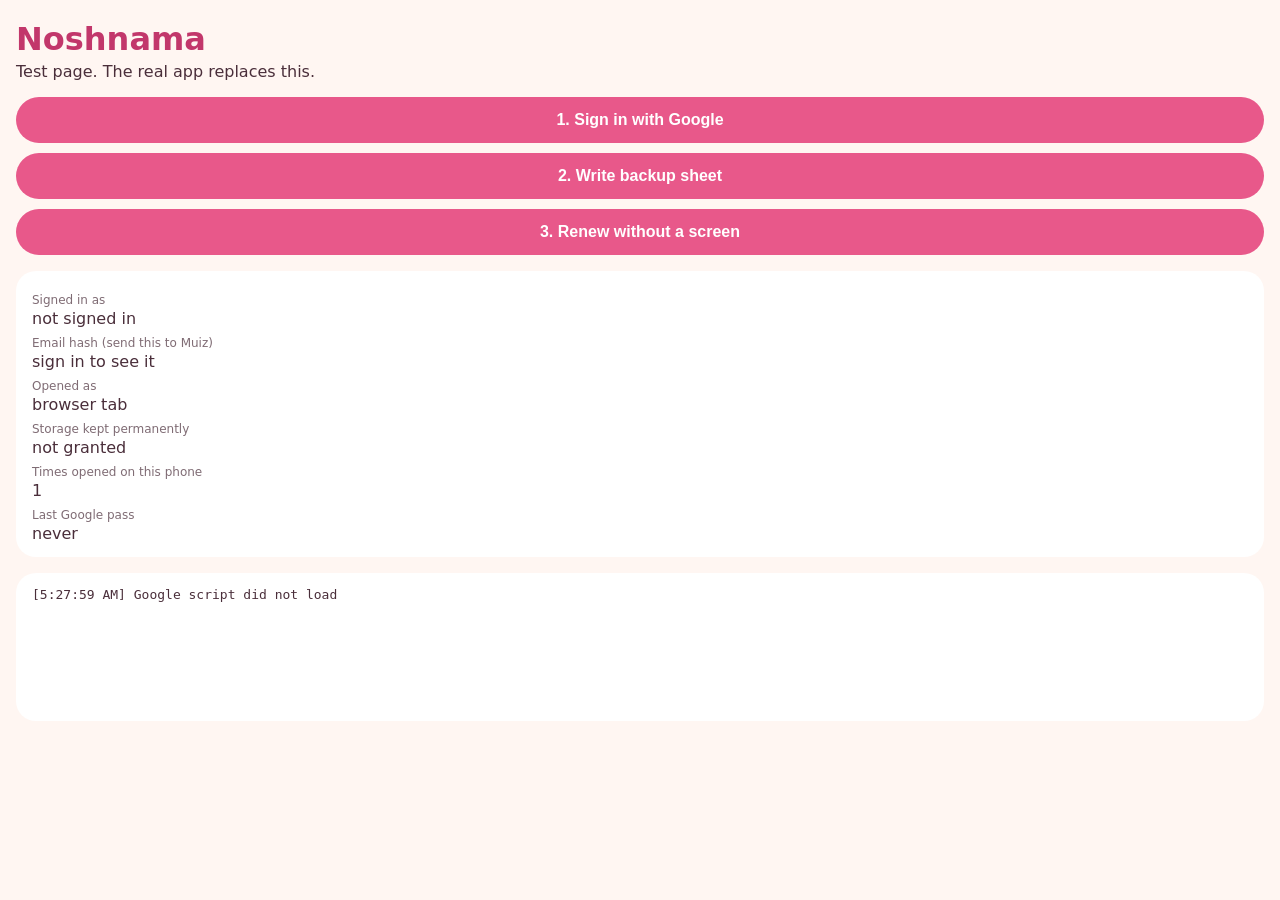
==== index.html @ de512f25 "Bust cache for test page script Co-Authored-By: Claude Opus 5.5 <noreply@anthropic.com>" ====
<!doctype html>
<html lang="en">
<head>
<meta charset="utf-8">
<meta name="viewport" content="width=device-width, initial-scale=1">
<meta name="robots" content="noindex, nofollow">
<meta name="theme-color" content="#E8588A">
<title>Noshnama</title>
<link rel="manifest" href="manifest.webmanifest">
<link rel="icon" href="icons/icon-192.png">
<style>
  body { margin: 0; padding: 20px 16px 40px; background: #FFF6F2; color: #4A2E3A; font-family: system-ui, sans-serif; }
  h1 { margin: 0 0 4px; color: #C2376B; }
  p { margin: 4px 0 16px; }
  button { display: block; width: 100%; margin: 10px 0; padding: 14px; border: 0; border-radius: 999px; background: #E8588A; color: #fff; font-size: 16px; font-weight: 600; }
  button:active { transform: scale(0.97); }
  dl { background: #fff; border-radius: 20px; padding: 14px 16px; margin: 16px 0; }
  dt { font-size: 12px; opacity: 0.7; margin-top: 8px; }
  dd { margin: 2px 0 0; word-break: break-all; }
  pre { background: #fff; border-radius: 20px; padding: 14px 16px; white-space: pre-wrap; word-break: break-word; font-size: 13px; min-height: 120px; }
  a { color: #C2376B; }
</style>
</head>
<body>
<h1>Noshnama</h1>
<p>Test page. The real app replaces this.</p>

<button id="signin">1. Sign in with Google</button>
<button id="backup">2. Write backup sheet</button>
<button id="renew">3. Renew without a screen</button>
<p><a id="sheet" target="_blank" rel="noopener"></a></p>

<dl>
  <dt>Signed in as</dt><dd id="who"></dd>
  <dt>Email hash (send this to Muiz)</dt><dd id="hash">sign in to see it</dd>
  <dt>Opened as</dt><dd id="mode"></dd>
  <dt>Storage kept permanently</dt><dd id="persist"></dd>
  <dt>Times opened on this phone</dt><dd id="opens"></dd>
  <dt>Last Google pass</dt><dd id="tokenAge"></dd>
</dl>

<pre id="log"></pre>

<script src="https://accounts.google.com/gsi/client"></script>
<script src="spike.js?v=2"></script>
</body>
</html>
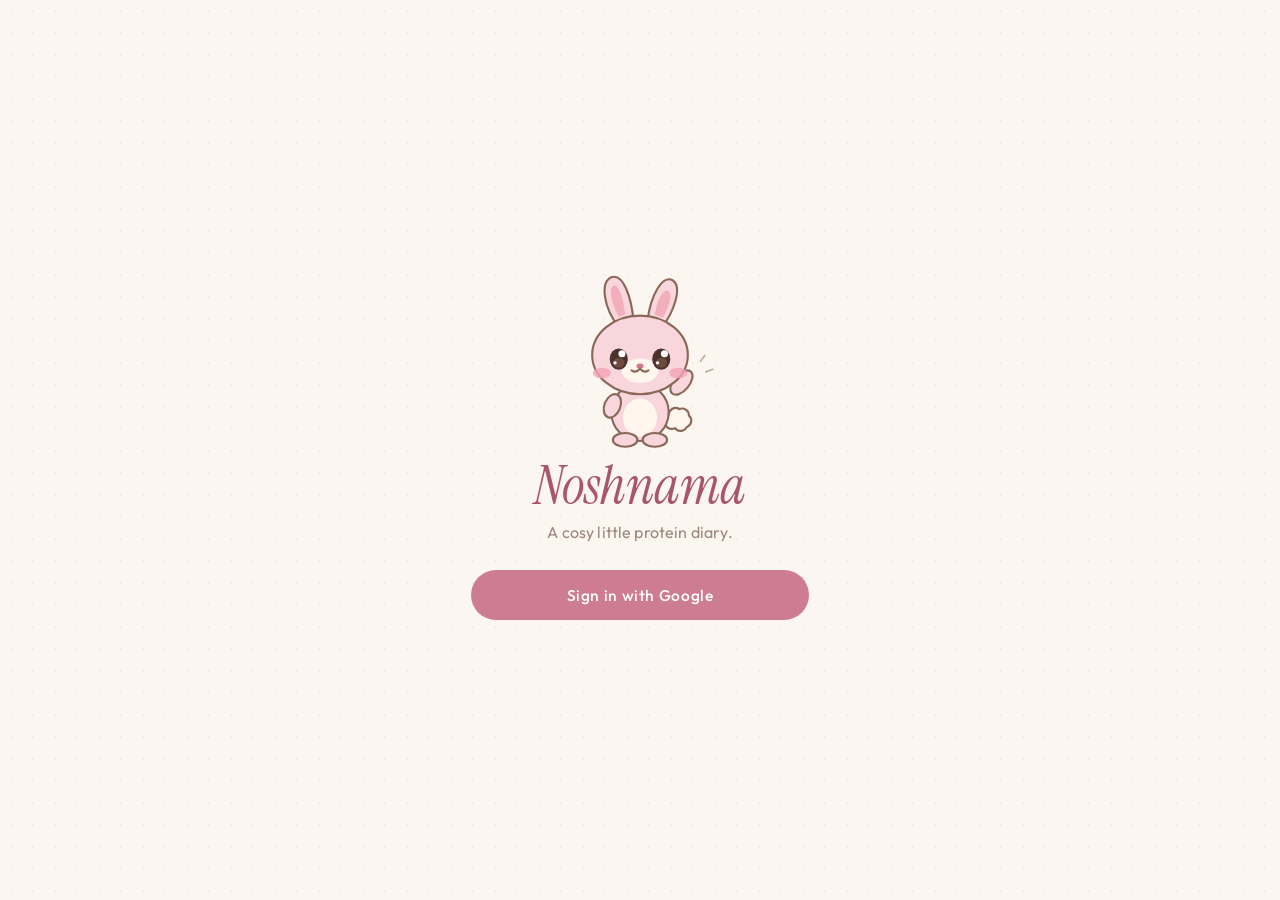
==== commit d0f927e4: "Noshnama v1.1: the app replaces the test page Co-Authored-By: Claude Opus 5.5 <noreply@anthropic.com" ====
--- a/index.html
+++ b/index.html
@@ -2,46 +2,55 @@
 <html lang="en">
 <head>
 <meta charset="utf-8">
-<meta name="viewport" content="width=device-width, initial-scale=1">
+<meta name="viewport" content="width=device-width, initial-scale=1, viewport-fit=cover">
 <meta name="robots" content="noindex, nofollow">
-<meta name="theme-color" content="#E8588A">
+<meta name="theme-color" content="#FBF6F0">
 <title>Noshnama</title>
 <link rel="manifest" href="manifest.webmanifest">
 <link rel="icon" href="icons/icon-192.png">
-<style>
-  body { margin: 0; padding: 20px 16px 40px; background: #FFF6F2; color: #4A2E3A; font-family: system-ui, sans-serif; }
-  h1 { margin: 0 0 4px; color: #C2376B; }
-  p { margin: 4px 0 16px; }
-  button { display: block; width: 100%; margin: 10px 0; padding: 14px; border: 0; border-radius: 999px; background: #E8588A; color: #fff; font-size: 16px; font-weight: 600; }
-  button:active { transform: scale(0.97); }
-  dl { background: #fff; border-radius: 20px; padding: 14px 16px; margin: 16px 0; }
-  dt { font-size: 12px; opacity: 0.7; margin-top: 8px; }
-  dd { margin: 2px 0 0; word-break: break-all; }
-  pre { background: #fff; border-radius: 20px; padding: 14px 16px; white-space: pre-wrap; word-break: break-word; font-size: 13px; min-height: 120px; }
-  a { color: #C2376B; }
-</style>
+<link rel="apple-touch-icon" href="icons/icon-192.png">
+<link rel="preload" href="fonts/outfit-latin-300-normal.woff2" as="font" type="font/woff2" crossorigin>
+<link rel="preload" href="fonts/instrument-serif-latin-400-normal.woff2" as="font" type="font/woff2" crossorigin>
+<link rel="stylesheet" href="app.css?v=1.1.1">
 </head>
 <body>
-<h1>Noshnama</h1>
-<p>Test page. The real app replaces this.</p>
 
-<button id="signin">1. Sign in with Google</button>
-<button id="backup">2. Write backup sheet</button>
-<button id="renew">3. Renew without a screen</button>
-<p><a id="sheet" target="_blank" rel="noopener"></a></p>
+<div id="curtain" class="curtain" hidden></div>
+<div id="welcome" class="curtain" hidden></div>
 
-<dl>
-  <dt>Signed in as</dt><dd id="who"></dd>
-  <dt>Email hash (send this to Muiz)</dt><dd id="hash">sign in to see it</dd>
-  <dt>Opened as</dt><dd id="mode"></dd>
-  <dt>Storage kept permanently</dt><dd id="persist"></dd>
-  <dt>Times opened on this phone</dt><dd id="opens"></dd>
-  <dt>Last Google pass</dt><dd id="tokenAge"></dd>
-</dl>
+<div id="app" class="app" hidden>
+  <header class="top">
+    <div class="brand">Noshnama</div>
+    <button id="pill" class="pill" data-act="pill" type="button"></button>
+    <button class="iconbtn" data-act="settings" type="button" aria-label="Settings" id="gear"></button>
+  </header>
+  <main>
+    <div id="viewToday"></div>
+    <div id="viewFoods" hidden></div>
+  </main>
+  <nav class="tabs" aria-label="Sections">
+    <button type="button" class="tab" data-act="tab" data-tab="today"><span class="tab-ico" data-ico="today"></span><span>Today</span></button>
+    <button type="button" class="fab" data-act="fab" aria-label="Add"><span data-ico="plus"></span></button>
+    <button type="button" class="tab" data-act="tab" data-tab="foods"><span class="tab-ico" data-ico="foods"></span><span>Foods</span></button>
+  </nav>
+</div>
 
-<pre id="log"></pre>
+<div id="sheetWrap" class="sheet-wrap" hidden>
+  <div class="backdrop" data-act="sheet-close"></div>
+  <div class="sheet" role="dialog" aria-modal="true">
+    <button class="sheet-x iconbtn" data-act="sheet-close" type="button" aria-label="Close"><span data-ico="close"></span></button>
+    <div id="sheetBody"></div>
+  </div>
+</div>
+<div id="modal" class="modal" hidden></div>
+<div id="toasts" aria-live="polite"></div>
+<input type="file" id="importFile" accept=".json,application/json" hidden>
 
-<script src="https://accounts.google.com/gsi/client"></script>
-<script src="spike.js?v=2"></script>
+<noscript><p style="padding:24px;font-family:system-ui">Please turn on JavaScript to use Noshnama.</p></noscript>
+
+<script src="https://accounts.google.com/gsi/client" async defer></script>
+<script src="logic.js?v=1.1.1"></script>
+<script src="icons.js?v=1.1.1"></script>
+<script src="app.js?v=1.1.1"></script>
 </body>
 </html>
--- a/app.css
+++ b/app.css
@@ -0,0 +1,306 @@
+/* Noshnama styles. Colours and fonts are variables; all motion sits inside prefers-reduced-motion checks.
+   Fonts are self-hosted in fonts/ (SIL Open Font License; licence texts sit beside them). */
+@font-face { font-family: 'Instrument Serif'; font-style: normal; font-weight: 400; font-display: swap; src: url('fonts/instrument-serif-latin-400-normal.woff2') format('woff2'); }
+@font-face { font-family: 'Instrument Serif'; font-style: italic; font-weight: 400; font-display: swap; src: url('fonts/instrument-serif-latin-400-italic.woff2') format('woff2'); }
+@font-face { font-family: 'Outfit'; font-style: normal; font-weight: 300; font-display: swap; src: url('fonts/outfit-latin-300-normal.woff2') format('woff2'); }
+@font-face { font-family: 'Outfit'; font-style: normal; font-weight: 400; font-display: swap; src: url('fonts/outfit-latin-400-normal.woff2') format('woff2'); }
+@font-face { font-family: 'Outfit'; font-style: normal; font-weight: 500; font-display: swap; src: url('fonts/outfit-latin-500-normal.woff2') format('woff2'); }
+@font-face { font-family: 'Caveat'; font-style: normal; font-weight: 500; font-display: swap; src: url('fonts/caveat-latin-500-normal.woff2') format('woff2'); }
+
+:root {
+  --paper: #FBF6F0;
+  --card: #FFFDFA;
+  --line: #EEE3DA;
+  --tint: #F7EEE7;
+  --blush: #F8E4E6;
+  --rose: #CE7C90;
+  --rose-deep: #A9566B;
+  --ink: #5C4338;
+  --ink-soft: #9C877B;
+  --butter: #F8ECCB;
+  --gold: #D9AC55;
+  --gold-deep: #A67C2A;
+  --mint: #7FB79A;
+  --lavender: #B9A7DD;
+  --shadow: 0 8px 28px rgba(92, 67, 56, 0.07);
+  --shadow-strong: 0 14px 36px rgba(92, 67, 56, 0.16);
+  --radius: 24px;
+  --serif: 'Instrument Serif', 'Iowan Old Style', Georgia, serif;
+  --sans: 'Outfit', system-ui, -apple-system, 'Segoe UI', sans-serif;
+  --hand: 'Caveat', 'Segoe Print', cursive;
+  --tabs-h: 66px;
+}
+
+* { box-sizing: border-box; }
+[hidden] { display: none !important; }
+html { -webkit-text-size-adjust: 100%; }
+body {
+  margin: 0; background-color: var(--paper); color: var(--ink);
+  /* a barely-there dotted paper texture */
+  background-image: radial-gradient(rgba(92, 67, 56, 0.055) 0.7px, transparent 0.8px);
+  background-size: 22px 22px;
+  font-family: var(--sans); font-weight: 300; font-size: 16px; line-height: 1.45; letter-spacing: 0.01em;
+  -webkit-tap-highlight-color: transparent; overflow-x: hidden; -webkit-font-smoothing: antialiased;
+}
+button, input, textarea { font: inherit; color: inherit; letter-spacing: inherit; }
+button { border: 0; background: none; padding: 0; cursor: pointer; touch-action: manipulation; }
+button:disabled { opacity: 0.3; cursor: default; }
+h1, h2, h3, p { margin: 0; font-weight: 400; }
+.ico { width: 22px; height: 22px; display: block; flex: 0 0 auto; }
+
+/* ---------- app shell ---------- */
+.app { max-width: 600px; margin: 0 auto; padding: 0 20px calc(var(--tabs-h) + 56px + env(safe-area-inset-bottom)); min-height: 100vh; }
+.top { display: flex; align-items: center; gap: 6px; padding: 14px 0 2px; }
+.brand { font-family: var(--serif); font-style: italic; font-size: 32px; line-height: 1; color: var(--rose-deep); letter-spacing: 0; margin-right: auto; }
+.brand-big { font-size: 54px; margin: 6px 0 2px; }
+.iconbtn { width: 44px; height: 44px; flex: 0 0 44px; border-radius: 50%; display: grid; place-items: center; color: var(--ink-soft); }
+
+/* backup status: a dot and a few quiet words */
+.pill { display: inline-flex; align-items: center; gap: 7px; min-height: 44px; min-width: 44px; padding: 0 6px; font-size: 12.5px; font-weight: 400; color: var(--ink-soft); white-space: nowrap; }
+.pill-dot { width: 7px; height: 7px; border-radius: 50%; background: var(--mint); flex: 0 0 7px; }
+.pill-more { opacity: 0.75; }
+.pill-pending .pill-dot { background: var(--gold); }
+.pill-busy .pill-dot { background: var(--lavender); }
+.pill-error { color: var(--rose-deep); }
+.pill-error .pill-dot { background: var(--rose); }
+@media (max-width: 459px) { .pill-more { display: none; } }
+@media (max-width: 359px) { .brand { font-size: 28px; } }
+
+.greet { font-family: var(--serif); font-size: 34px; line-height: 1.1; margin: 14px 0 6px; overflow-wrap: anywhere; }
+
+/* ---------- day navigation ---------- */
+.daynav { display: flex; align-items: center; justify-content: space-between; gap: 6px; margin: 0 -12px 12px; position: relative; }
+.navbtn { width: 44px; height: 44px; flex: 0 0 44px; border-radius: 50%; display: grid; place-items: center; color: var(--ink-soft); }
+.daylabel { min-height: 44px; min-width: 44px; padding: 0 14px; display: flex; align-items: center; justify-content: center; gap: 9px; line-height: 1; }
+.daylabel b { font-weight: 400; font-size: 15px; letter-spacing: 0.14em; text-transform: uppercase; }
+.daylabel small { font-size: 13px; color: var(--ink-soft); }
+.ghost-input { position: absolute; left: 50%; bottom: 0; width: 1px; height: 1px; opacity: 0; border: 0; padding: 0; pointer-events: none; }
+
+/* ---------- cards, hero, ring ---------- */
+.card { background: var(--card); border-radius: var(--radius); border: 1px solid var(--line); }
+.hero { padding: 24px 18px 20px; margin-bottom: 26px; box-shadow: var(--shadow); border-color: transparent; }
+.hero-l1 { background: linear-gradient(180deg, #FDF6E3 0%, var(--card) 70%); }
+.hero-l2 { background: linear-gradient(180deg, var(--butter) 0%, #FDF1EE 85%); }
+.hero-row { display: flex; align-items: center; justify-content: center; gap: 5%; }
+.ring { position: relative; flex: 0 1 164px; width: 164px; max-width: 52%; aspect-ratio: 1; }
+.ring svg { width: 100%; height: 100%; display: block; overflow: visible; }
+.ring circle { fill: none; stroke-linecap: round; }
+.ring-track { stroke: var(--line); stroke-width: 3; }
+.ring-arc { stroke: var(--rose); stroke-width: 4.5; }
+.ring-arc2 { stroke: var(--rose); stroke-width: 1.6; opacity: 0; }
+.ring-l1 .ring-track, .ring-l2 .ring-track { stroke: var(--butter); }
+.ring-l1 .ring-arc, .ring-l2 .ring-arc { stroke: var(--gold); }
+.ring-l1 .ring-arc2, .ring-l2 .ring-arc2 { opacity: 1; }
+.ring-mid { position: absolute; inset: 0; display: flex; flex-direction: column; align-items: center; justify-content: center; text-align: center; }
+.ring-big { font-family: var(--serif); line-height: 0.95; color: var(--ink); }
+.ring-num { font-size: clamp(48px, 16vw, 64px); }
+.ring-g { font-size: 22px; font-style: italic; margin-left: 3px; color: var(--ink-soft); }
+.ring-sub { font-size: 11px; letter-spacing: 0.16em; text-transform: uppercase; color: var(--ink-soft); margin-top: 6px; }
+.ring-l1 .ring-big, .ring-l2 .ring-big { color: var(--gold-deep); }
+.hero-side { flex: 0 1 148px; min-width: 0; display: flex; justify-content: center; }
+.elyana { width: 100%; max-width: 148px; min-width: 88px; border-radius: 28px; display: block; }
+.ely-svg { width: 100%; height: auto; display: block; overflow: visible; }
+.hero-status { text-align: center; margin-top: 14px; display: flex; flex-direction: column; gap: 0; }
+.hero-status b { font-family: var(--serif); font-weight: 400; font-style: italic; font-size: 28px; line-height: 1.15; color: var(--rose-deep); }
+.hero-l1 .hero-status b, .hero-l2 .hero-status b { color: var(--gold-deep); }
+/* Elyana's line: the one place the handwriting is used */
+.hero-status span { font-family: var(--hand); font-weight: 500; font-size: 20px; line-height: 1.2; color: var(--ink-soft); min-height: 24px; letter-spacing: 0; }
+.hero-status span.said { color: var(--rose-deep); }
+
+/* ---------- blocks ---------- */
+.block { margin-bottom: 26px; }
+.block-title { font-family: var(--sans); font-weight: 400; font-size: 11.5px; letter-spacing: 0.18em; text-transform: uppercase; color: var(--ink-soft); margin: 0 2px 12px; }
+.bubble { flex: 0 0 44px; width: 44px; height: 44px; border-radius: 50%; background: var(--tint); color: var(--ink); display: grid; place-items: center; }
+.bubble.big { flex-basis: 56px; width: 56px; height: 56px; }
+.bubble.big .ico { width: 27px; height: 27px; }
+
+/* usuals: a quiet grid of icons; tap logs, hold and drag rearranges */
+.usuals { display: grid; grid-template-columns: repeat(auto-fill, minmax(70px, 1fr)); gap: 14px 6px; }
+.usual { display: flex; flex-direction: column; align-items: center; gap: 5px; min-height: 86px; min-width: 0; padding: 2px 2px; border-radius: 18px; user-select: none; -webkit-user-select: none; -webkit-touch-callout: none; }
+.usual .bubble { flex: 0 0 52px; width: 52px; height: 52px; background: var(--card); border: 1px solid var(--line); }
+.usual .bubble .ico { width: 24px; height: 24px; }
+.usual-name { max-width: 100%; font-size: 13px; font-weight: 400; line-height: 1.15; text-align: center; overflow: hidden; text-overflow: ellipsis; white-space: nowrap; }
+.usual-g { font-size: 12px; color: var(--ink-soft); line-height: 1; }
+.usuals.sorting .usual { opacity: 0.55; }
+.usuals.sorting .usual.lifted { opacity: 1; }
+.usual.lifted .bubble { border-color: var(--rose); background: var(--blush); box-shadow: var(--shadow-strong); }
+.usual.lifted { cursor: grabbing; }
+.center-hint { text-align: center; margin: 14px 0 0; }
+
+.chips { display: flex; flex-wrap: wrap; gap: 8px; }
+.chip { display: inline-flex; align-items: center; gap: 8px; min-height: 44px; max-width: 100%; padding: 6px 16px; border-radius: 999px; border: 1px solid var(--line); background: var(--card); font-size: 14.5px; font-weight: 400; }
+.chip-g { font-size: 12.5px; color: var(--ink-soft); white-space: nowrap; }
+.chip.chip-on { border-color: var(--rose); background: var(--blush); color: var(--rose-deep); }
+.chip.chip-on .chip-g { color: var(--rose-deep); }
+
+.meal { margin-bottom: 20px; }
+.meal-head { display: flex; align-items: baseline; justify-content: space-between; padding: 0 2px; }
+.meal-total { font-size: 12.5px; color: var(--ink-soft); letter-spacing: 0.04em; }
+.list { overflow: hidden; }
+.entry, .pickrow { display: flex; align-items: center; gap: 14px; width: 100%; min-height: 66px; padding: 10px 16px; text-align: left; }
+.entry + .entry, .pickrow + .pickrow { border-top: 1px solid var(--line); }
+.entry-text { flex: 1 1 auto; min-width: 0; display: flex; flex-direction: column; gap: 1px; }
+.entry-name { font-weight: 400; font-size: 16px; overflow: hidden; text-overflow: ellipsis; white-space: nowrap; }
+.entry-sub { font-size: 13px; color: var(--ink-soft); overflow: hidden; text-overflow: ellipsis; white-space: nowrap; }
+.entry-g { flex: 0 0 auto; font-family: var(--serif); font-size: 24px; line-height: 1; white-space: nowrap; }
+.entry-g small { font-size: 15px; font-style: italic; color: var(--ink-soft); }
+.empty { text-align: center; color: var(--ink-soft); padding: 26px 22px; border: 1px dashed var(--line); border-radius: var(--radius); }
+.view-head { margin-bottom: 14px; }
+.archived summary { min-height: 44px; display: flex; align-items: center; padding: 0 4px; font-size: 13px; letter-spacing: 0.08em; color: var(--ink-soft); cursor: pointer; }
+.archived .entry { opacity: 0.6; }
+
+/* ---------- buttons, inputs ---------- */
+.btn { display: inline-flex; align-items: center; justify-content: center; gap: 8px; min-height: 50px; padding: 10px 26px; border-radius: 999px; font-weight: 400; font-size: 15.5px; letter-spacing: 0.04em; text-align: center; }
+.btn.primary { background: var(--rose); color: #fff; font-weight: 500; }
+.btn.ghost { color: var(--ink-soft); }
+.btn.soft { border: 1px solid var(--line); background: var(--card); padding: 10px 12px; font-size: 14.5px; letter-spacing: 0.01em; }
+.btn.text { min-height: 44px; padding: 0 8px 0 2px; color: var(--rose-deep); font-size: 14.5px; letter-spacing: 0.01em; }
+.btn.text .ico { width: 18px; height: 18px; }
+.btn.wide { display: flex; width: 100%; margin-top: 12px; }
+.btn-grid { display: grid; grid-template-columns: 1fr 1fr; gap: 8px; }
+.field { display: block; margin-bottom: 18px; min-width: 0; }
+.field > span { display: block; font-size: 11.5px; letter-spacing: 0.14em; text-transform: uppercase; color: var(--ink-soft); margin: 0 2px 8px; }
+.field > span.split { display: flex; justify-content: space-between; align-items: baseline; flex-wrap: wrap; gap: 2px 12px; }
+.field > span .per { font-style: normal; text-transform: none; letter-spacing: 0.01em; font-size: 13px; }
+.input { display: block; width: 100%; min-width: 0; min-height: 50px; padding: 10px 14px; border-radius: 16px; border: 1px solid var(--line); background: var(--card); font-weight: 400; outline: none; }
+.input:focus { border-color: var(--rose); }
+.input::placeholder { color: #C2B2A8; font-weight: 300; }
+.input.area { resize: vertical; line-height: 1.45; font-weight: 300; }
+.row2 { display: grid; grid-template-columns: 1fr 1fr; gap: 10px; }
+.row2 .input { padding-left: 12px; padding-right: 8px; }
+.search { position: relative; display: block; }
+.search .ico { position: absolute; left: 15px; top: 14px; color: var(--ink-soft); pointer-events: none; }
+.search .input { padding-left: 46px; }
+.stepper { display: inline-flex; align-items: center; gap: 2px; border: 1px solid var(--line); background: var(--card); border-radius: 999px; padding: 2px; }
+.step { width: 44px; height: 44px; border-radius: 50%; display: grid; place-items: center; color: var(--rose-deep); }
+.step .ico { width: 20px; height: 20px; }
+.stepper output { min-width: 46px; text-align: center; font-family: var(--serif); font-size: 26px; line-height: 1; }
+.qty-row { display: flex; align-items: center; gap: 10px; flex-wrap: wrap; }
+.qty-or { font-size: 13px; color: var(--ink-soft); font-style: italic; font-family: var(--serif); font-size: 17px; }
+.amount { position: relative; flex: 1 1 126px; min-width: 126px; max-width: 190px; display: block; }
+.amount .input { padding-right: 62px; }
+.amount-unit { position: absolute; right: 14px; top: 0; height: 50px; display: flex; align-items: center; max-width: 54px; overflow: hidden; white-space: nowrap; font-size: 13.5px; color: var(--ink-soft); pointer-events: none; }
+.live { font-family: var(--serif); font-style: italic; font-size: 24px; color: var(--rose-deep); margin-top: 12px; }
+.tick { display: flex; align-items: center; gap: 12px; min-height: 44px; margin-bottom: 12px; }
+.tick input { width: 20px; height: 20px; accent-color: var(--rose); }
+.hint { display: block; font-size: 13px; color: var(--ink-soft); margin: 6px 2px 10px; }
+.tiny { font-size: 12.5px; color: var(--ink-soft); }
+.center { text-align: center; margin-top: 16px; }
+.quiet-link { display: block; margin: 2px auto 0; min-height: 44px; padding: 0 16px; font-size: 12.5px; color: var(--ink-soft); opacity: 0.7; }
+.seg { display: flex; border: 1px solid var(--line); background: var(--card); border-radius: 999px; padding: 3px; }
+.seg-btn { flex: 1 1 0; min-height: 44px; border-radius: 999px; font-size: 14.5px; color: var(--ink-soft); }
+.seg-on { background: var(--blush); color: var(--rose-deep); font-weight: 400; }
+.icon-btn { display: inline-flex; align-items: center; gap: 12px; min-height: 52px; padding-right: 10px; }
+.icon-btn .bubble { flex-basis: 52px; width: 52px; height: 52px; background: var(--card); border: 1px solid var(--line); }
+.icon-btn em { font-style: normal; font-size: 14.5px; color: var(--rose-deep); }
+.icon-grid { display: grid; grid-template-columns: repeat(auto-fill, minmax(46px, 1fr)); gap: 4px; margin-top: 10px; padding: 10px; border: 1px solid var(--line); background: var(--card); border-radius: 20px; }
+.icon-cell { height: 46px; border-radius: 50%; display: grid; place-items: center; color: var(--ink); }
+.icon-cell.icon-on { background: var(--blush); color: var(--rose-deep); }
+.serving-row { display: grid; grid-template-columns: minmax(58px, 0.8fr) minmax(0, 1.2fr) minmax(58px, 0.8fr) 44px; gap: 6px; align-items: center; margin-bottom: 6px; }
+.serving-row .input { padding-left: 12px; padding-right: 6px; }
+.serving-head { margin-bottom: 2px; }
+.serving-head i { font-style: normal; font-size: 12px; color: var(--ink-soft); padding-left: 4px; white-space: nowrap; }
+
+/* ---------- tab bar with the add button in the middle ---------- */
+.tabs {
+  position: fixed; z-index: 15; left: 50%; transform: translateX(-50%); bottom: 0; width: min(100%, 600px);
+  height: calc(var(--tabs-h) + env(safe-area-inset-bottom)); padding-bottom: env(safe-area-inset-bottom);
+  display: flex; align-items: center; background: var(--card); border-top: 1px solid var(--line);
+}
+.tab { flex: 1 1 0; height: 100%; display: flex; flex-direction: column; align-items: center; justify-content: center; gap: 3px; font-size: 11px; letter-spacing: 0.14em; text-transform: uppercase; color: var(--ink-soft); }
+.tab-ico .ico { width: 21px; height: 21px; }
+.tab-on { color: var(--rose-deep); }
+.fab { flex: 0 0 58px; width: 58px; height: 58px; margin-top: -26px; border-radius: 50%; background: var(--rose); color: #fff; display: grid; place-items: center; box-shadow: 0 8px 20px rgba(169, 86, 107, 0.32); border: 4px solid var(--paper); box-sizing: content-box; }
+.fab .ico { width: 26px; height: 26px; stroke-width: 1.7; }
+
+/* ---------- sheets, modal ---------- */
+.sheet-wrap, .modal { position: fixed; inset: 0; z-index: 40; }
+.modal { z-index: 60; display: grid; place-items: center; padding: 20px; }
+.backdrop { position: absolute; inset: 0; background: rgba(92, 67, 56, 0.32); opacity: 0; }
+.modal .backdrop, .sheet-wrap.open .backdrop { opacity: 1; }
+.sheet {
+  position: absolute; left: 50%; bottom: 0; width: min(100%, 600px); max-height: 92vh; overflow-y: auto; overscroll-behavior: contain;
+  background: var(--paper); border-radius: 30px 30px 0 0; padding: 30px 20px calc(24px + env(safe-area-inset-bottom));
+  transform: translate(-50%, 100%); box-shadow: 0 -12px 40px rgba(92, 67, 56, 0.16);
+}
+.sheet::before { content: ''; position: absolute; top: 10px; left: 50%; width: 38px; height: 4px; margin-left: -19px; border-radius: 4px; background: var(--line); }
+.sheet-wrap.open .sheet { transform: translate(-50%, 0); }
+.sheet-x { position: absolute; top: 14px; right: 10px; z-index: 2; }
+.sheet-title { font-family: var(--serif); font-size: 30px; line-height: 1.1; margin: 0 44px 18px 0; overflow-wrap: anywhere; }
+.sheet-sub { font-family: var(--serif); font-size: 24px; margin: 22px 0 2px; }
+.picked { display: flex; align-items: center; gap: 14px; margin-bottom: 20px; }
+.picked .sheet-title { margin-bottom: 0; }
+.picked .bubble { background: var(--card); border: 1px solid var(--line); }
+.back { display: inline-flex; align-items: center; gap: 2px; min-height: 44px; padding: 0 10px 0 0; margin: -12px 0 4px -6px; font-size: 14.5px; color: var(--ink-soft); }
+.back .ico { width: 20px; height: 20px; }
+.picklist { margin-top: 14px; background: var(--card); border: 1px solid var(--line); border-radius: var(--radius); overflow: hidden; }
+.pick-other .bubble { background: var(--blush); color: var(--rose-deep); }
+.modal-card { position: relative; width: min(100%, 380px); background: var(--card); border-radius: 28px; padding: 26px 22px 16px; box-shadow: var(--shadow-strong); }
+.modal-card h2 { font-family: var(--serif); font-size: 28px; line-height: 1.1; margin-bottom: 10px; }
+.modal-card p { color: var(--ink-soft); }
+.modal-btns { display: flex; justify-content: flex-end; flex-wrap: wrap; gap: 6px; margin-top: 18px; }
+
+/* ---------- toast, moment, particles ---------- */
+#toasts { position: fixed; z-index: 70; left: 0; right: 0; bottom: calc(var(--tabs-h) + 40px + env(safe-area-inset-bottom)); display: flex; justify-content: center; padding: 0 12px; pointer-events: none; }
+/* while a sheet is open its buttons sit at the bottom, so toasts move to the top */
+#toasts.toasts-top { bottom: auto; top: 12px; }
+/* taps pass through the toast to what is under it; its buttons still work */
+.toast { pointer-events: none; display: flex; align-items: center; gap: 4px; max-width: 440px; min-height: 54px; padding: 5px 6px 5px 14px; border-radius: 28px; background: var(--ink); color: #FFF8F1; font-size: 14.5px; font-weight: 400; box-shadow: var(--shadow-strong); }
+.toast-ico { margin-right: 6px; opacity: 0.85; }
+.toast-ico .ico { width: 20px; height: 20px; }
+.toast-msg { padding: 6px 10px 6px 0; line-height: 1.25; }
+.toast-step { pointer-events: auto; width: 44px; height: 44px; flex: 0 0 44px; border-radius: 50%; display: grid; place-items: center; background: rgba(255, 248, 241, 0.12); color: #FFF8F1; }
+.toast-step .ico { width: 18px; height: 18px; }
+.toast-undo { pointer-events: auto; min-height: 44px; min-width: 58px; padding: 0 12px; border-radius: 999px; color: #F3D9A0; font-size: 14px; letter-spacing: 0.04em; }
+.moment {
+  position: fixed; z-index: 80; left: 50%; top: 13%; transform: translateX(-50%); width: min(86vw, 330px);
+  display: flex; flex-direction: column; align-items: center; text-align: center; gap: 2px; padding: 20px 20px 22px;
+  background: var(--card); border-radius: 30px; box-shadow: var(--shadow-strong); border: 1px solid var(--butter);
+}
+.moment-art { width: 120px; }
+.moment-title { font-family: var(--serif); font-style: italic; font-size: 38px; line-height: 1.1; color: var(--gold-deep); }
+.moment-great { background: linear-gradient(180deg, var(--butter), var(--card) 62%); border-color: var(--gold); }
+.moment-great .moment-art { width: 144px; }
+.moment-great .moment-title { font-size: 48px; color: var(--rose-deep); }
+.moment-sub { color: var(--ink-soft); font-size: 15px; }
+canvas.confetti { position: fixed; inset: 0; width: 100%; height: 100%; z-index: 90; pointer-events: none; }
+.icon-pop { position: fixed; z-index: 85; width: 46px; height: 46px; margin: -23px 0 0 -23px; border-radius: 50%; background: var(--blush); color: var(--rose-deep); display: grid; place-items: center; pointer-events: none; opacity: 0; }
+
+/* ---------- sign-in curtain and welcome ---------- */
+.curtain { min-height: 100vh; display: grid; place-items: center; padding: 24px 22px; }
+.curtain-card { width: min(100%, 350px); text-align: center; padding: 10px 6px; }
+.curtain-art { width: 170px; margin: 0 auto 4px; }
+.curtain-title { font-family: var(--serif); font-size: 36px; line-height: 1.1; color: var(--ink); margin: 6px 0 12px; }
+.curtain-card p { color: var(--ink-soft); margin: 8px 0; overflow-wrap: anywhere; }
+.curtain-card .btn { margin-top: 26px; }
+#welcomeLines p { font-size: 17px; }
+.hash { display: block; margin: 14px 0 0; padding: 12px; border-radius: 14px; border: 1px solid var(--line); background: var(--card); font-size: 11px; line-height: 1.5; word-break: break-all; color: var(--ink-soft); user-select: all; }
+
+/* ---------- motion ---------- */
+@media (prefers-reduced-motion: no-preference) {
+  button { transition: transform 0.12s ease; }
+  button:active:not(:disabled) { transform: scale(0.96); }
+  .backdrop { transition: opacity 0.22s ease; }
+  .sheet { transition: transform 0.26s cubic-bezier(0.2, 0.9, 0.3, 1); }
+  .toast { animation: toast-in 0.25s ease both; }
+  .modal-card { animation: pop-in 0.22s cubic-bezier(0.2, 1.3, 0.4, 1) both; }
+  .moment { animation: moment-in 0.5s cubic-bezier(0.2, 1.4, 0.4, 1) both; }
+  .usual.lifted { transform: scale(1.1); }
+  body:not(.celeb-off) .icon-pop { animation: icon-pop 0.85s ease-out both; }
+  body:not(.celeb-off) .ring-pulse { animation: ring-pulse 0.9s ease-out; }
+  body:not(.celeb-off) .ely-boop .ely-svg { animation: boop 0.45s ease; }
+  body:not(.celeb-off) .ely-spin .ely-svg { animation: spin 0.9s cubic-bezier(0.3, 1.3, 0.5, 1); }
+  body.celeb-full .mood-sparkly .ely-svg { animation: bounce 1.5s ease-in-out infinite; }
+  body.celeb-full .ely-float { animation: floaty 2.4s ease-in-out infinite; }
+  body:not(.celeb-off) .ely-wave { transform-origin: 108px 116px; animation: wave 2.6s ease-in-out infinite; }
+}
+@keyframes toast-in { from { opacity: 0; transform: translateY(12px); } to { opacity: 1; transform: none; } }
+@keyframes pop-in { from { opacity: 0; transform: scale(0.92); } to { opacity: 1; transform: none; } }
+@keyframes moment-in { from { opacity: 0; transform: translateX(-50%) scale(0.7); } to { opacity: 1; transform: translateX(-50%) scale(1); } }
+@keyframes icon-pop { 0% { opacity: 0; transform: translateY(0) scale(0.6); } 20% { opacity: 1; transform: translateY(-18px) scale(1.25); } 100% { opacity: 0; transform: translateY(-90px) scale(1); } }
+@keyframes ring-pulse { 0% { transform: scale(1); } 35% { transform: scale(1.06); } 100% { transform: scale(1); } }
+@keyframes boop { 0% { transform: scale(1); } 40% { transform: scale(0.93, 1.05); } 100% { transform: scale(1); } }
+@keyframes spin { from { transform: rotate(0) scale(1); } 50% { transform: rotate(200deg) scale(1.12); } to { transform: rotate(360deg) scale(1); } }
+@keyframes bounce { 0%, 100% { transform: translateY(0); } 50% { transform: translateY(-6px); } }
+@keyframes floaty { 0%, 100% { transform: translateY(0); } 50% { transform: translateY(-3px); } }
+@keyframes wave { 0%, 60%, 100% { transform: rotate(0); } 70% { transform: rotate(-9deg); } 80% { transform: rotate(5deg); } 90% { transform: rotate(-6deg); } }
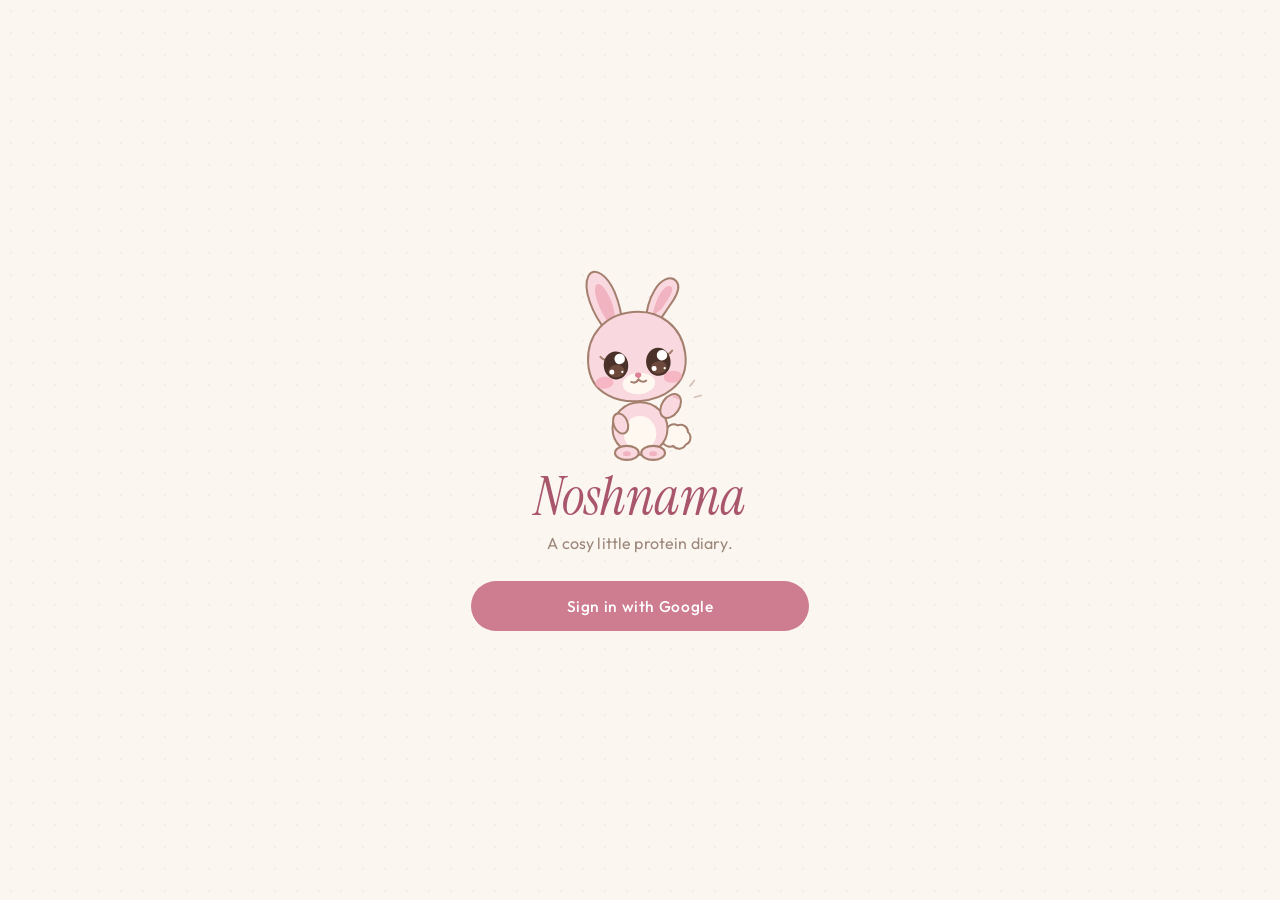
==== commit 7fc2c16a: "Noshnama v1.2: stats, merge import, g/oz, notes, keepsakes, cuter Elyana - Log weights in g or oz; K" ====
--- a/index.html
+++ b/index.html
@@ -11,7 +11,7 @@
 <link rel="apple-touch-icon" href="icons/icon-192.png">
 <link rel="preload" href="fonts/outfit-latin-300-normal.woff2" as="font" type="font/woff2" crossorigin>
 <link rel="preload" href="fonts/instrument-serif-latin-400-normal.woff2" as="font" type="font/woff2" crossorigin>
-<link rel="stylesheet" href="app.css?v=1.1.1">
+<link rel="stylesheet" href="app.css?v=1.2.0">
 </head>
 <body>
 
@@ -26,12 +26,18 @@
   </header>
   <main>
     <div id="viewToday"></div>
+    <div id="viewStats" hidden></div>
     <div id="viewFoods" hidden></div>
   </main>
   <nav class="tabs" aria-label="Sections">
-    <button type="button" class="tab" data-act="tab" data-tab="today"><span class="tab-ico" data-ico="today"></span><span>Today</span></button>
+    <div class="tab-group">
+      <button type="button" class="tab" data-act="tab" data-tab="today"><span class="tab-ico" data-ico="today"></span><span>Today</span></button>
+      <button type="button" class="tab" data-act="tab" data-tab="stats"><span class="tab-ico" data-ico="stats"></span><span>Stats</span></button>
+    </div>
     <button type="button" class="fab" data-act="fab" aria-label="Add"><span data-ico="plus"></span></button>
-    <button type="button" class="tab" data-act="tab" data-tab="foods"><span class="tab-ico" data-ico="foods"></span><span>Foods</span></button>
+    <div class="tab-group">
+      <button type="button" class="tab" data-act="tab" data-tab="foods"><span class="tab-ico" data-ico="foods"></span><span>Foods</span></button>
+    </div>
   </nav>
 </div>
 
@@ -49,8 +55,8 @@
 <noscript><p style="padding:24px;font-family:system-ui">Please turn on JavaScript to use Noshnama.</p></noscript>
 
 <script src="https://accounts.google.com/gsi/client" async defer></script>
-<script src="logic.js?v=1.1.1"></script>
-<script src="icons.js?v=1.1.1"></script>
-<script src="app.js?v=1.1.1"></script>
+<script src="logic.js?v=1.2.0"></script>
+<script src="icons.js?v=1.2.0"></script>
+<script src="app.js?v=1.2.0"></script>
 </body>
 </html>
--- a/app.css
+++ b/app.css
@@ -78,7 +78,7 @@
 
 /* ---------- cards, hero, ring ---------- */
 .card { background: var(--card); border-radius: var(--radius); border: 1px solid var(--line); }
-.hero { padding: 24px 18px 20px; margin-bottom: 26px; box-shadow: var(--shadow); border-color: transparent; }
+.hero { position: relative; padding: 24px 18px 20px; margin-bottom: 26px; box-shadow: var(--shadow); border-color: transparent; }
 .hero-l1 { background: linear-gradient(180deg, #FDF6E3 0%, var(--card) 70%); }
 .hero-l2 { background: linear-gradient(180deg, var(--butter) 0%, #FDF1EE 85%); }
 .hero-row { display: flex; align-items: center; justify-content: center; gap: 5%; }
@@ -148,6 +148,160 @@
 .view-head { margin-bottom: 14px; }
 .archived summary { min-height: 44px; display: flex; align-items: center; padding: 0 4px; font-size: 13px; letter-spacing: 0.08em; color: var(--ink-soft); cursor: pointer; }
 .archived .entry { opacity: 0.6; }
+
+/* ---------- Stats: figures, bars, the record calendar, sources ---------- */
+.block-head { display: flex; align-items: baseline; justify-content: space-between; gap: 10px; }
+.range-seg { margin: 2px 0 4px; }
+.period { display: flex; align-items: center; justify-content: space-between; gap: 6px; min-height: 44px; margin: 0 -12px 12px; }
+.period-label { flex: 1 1 auto; text-align: center; font-size: 14px; letter-spacing: 0.14em; text-transform: uppercase; }
+.figs { display: grid; grid-template-columns: 1fr 1fr; margin-bottom: 26px; }
+.fig { display: flex; flex-direction: column; gap: 1px; min-width: 0; padding: 14px 16px 15px; }
+.fig:nth-child(n+3) { border-top: 1px solid var(--line); }
+.fig:nth-child(2n) { border-left: 1px solid var(--line); }
+.fig-label { font-size: 11px; letter-spacing: 0.16em; text-transform: uppercase; color: var(--ink-soft); }
+.fig-value { font-family: var(--serif); font-size: 42px; line-height: 1.05; }
+.fig-value small { font-size: 19px; font-style: italic; color: var(--ink-soft); }
+.fig-sub { font-size: 12.5px; color: var(--ink-soft); line-height: 1.3; }
+.fig-goal .fig-value { color: var(--rose-deep); }
+.chart { padding: 14px 10px 6px; }
+.bars-wrap { position: relative; }
+.bars-scroll { overflow-x: auto; overflow-y: hidden; scrollbar-width: none; -webkit-overflow-scrolling: touch; }
+.bars-scroll::-webkit-scrollbar { display: none; }
+.bars { display: block; overflow: visible; }
+.bars text { font-family: var(--sans); font-size: 10px; font-weight: 400; fill: var(--ink-soft); letter-spacing: 0.04em; }
+.bars .bar-today { fill: var(--rose-deep); }
+.bar { cursor: pointer; outline: none; }
+.bar-hit { fill: transparent; }
+.bar-on .bar-hit, .bar:focus-visible .bar-hit { fill: var(--tint); }
+.bar-future { cursor: default; }
+.bar-future text { opacity: 0.45; }
+.bar-l0 { fill: #E8D8CB; }
+.bar-l1 { fill: var(--rose); }
+.bar-l2 { fill: var(--gold); }
+.bar-none { fill: #D8C9BD; }
+.guide { stroke-width: 1; stroke-dasharray: 3 4; }
+.guide-goal { stroke: var(--rose); opacity: 0.6; }
+.guide-great { stroke: var(--gold); opacity: 0.75; }
+.baseline { stroke: var(--line); stroke-width: 1; }
+.chart-key { display: flex; justify-content: center; flex-wrap: wrap; gap: 4px 18px; margin: 8px 0 2px; font-size: 12px; color: var(--ink-soft); }
+.key::before { content: ''; display: inline-block; width: 16px; margin-right: 6px; vertical-align: middle; border-top: 1.5px dashed var(--rose); }
+.key-great::before { border-color: var(--gold); }
+.bar-tip { display: flex; align-items: center; justify-content: space-between; gap: 8px; min-height: 52px; margin-top: 8px; padding: 2px 4px 0 6px; border-top: 1px solid var(--line); }
+.tip-text { font-size: 14.5px; min-width: 0; }
+.tip-text b { font-weight: 400; margin-right: 8px; color: var(--ink); }
+.tip-stack b { display: block; margin: 0 0 1px; }
+.tip-stack { font-size: 13.5px; color: var(--ink-soft); padding: 6px 0; }
+.tip-hint { font-family: var(--serif); font-style: italic; font-size: 16px; color: var(--ink-soft); }
+.cal { padding: 6px 6px 12px; }
+.cal-head { display: flex; align-items: center; justify-content: space-between; margin-bottom: 4px; }
+.cal-head b { font-family: var(--serif); font-weight: 400; font-size: 22px; }
+.cal-grid { display: grid; grid-template-columns: repeat(7, minmax(0, 1fr)); gap: 4px 2px; justify-items: center; }
+.cal-grid i { font-style: normal; font-size: 11px; letter-spacing: 0.1em; color: var(--ink-soft); padding: 2px 0 4px; }
+.cal-day { position: relative; width: 100%; max-width: 44px; aspect-ratio: 1; border-radius: 50%; display: grid; place-items: center; font-size: 14px; font-weight: 400; color: var(--ink); }
+.cal-l0 { background: rgba(206, 124, 144, calc(0.08 + var(--fill, 0) * 0.28)); }
+.cal-l1 { background: rgba(206, 124, 144, 0.42); color: #7E3A4C; }
+.cal-l2 { background: #F1D9A2; color: var(--gold-deep); }
+.cal-today { box-shadow: inset 0 0 0 1.5px var(--rose-deep); }
+.cal-day:disabled { opacity: 0.35; }
+.src-toggles { display: flex; flex-wrap: wrap; gap: 8px; margin-bottom: 12px; }
+.seg-sm { flex: 1 1 190px; }
+.seg-sm .seg-btn { font-size: 13.5px; }
+.src-list { padding: 2px 14px; }
+.src-row { display: flex; align-items: center; gap: 12px; min-height: 56px; }
+.src-row + .src-row { border-top: 1px solid var(--line); }
+.bubble.sm { flex: 0 0 34px; width: 34px; height: 34px; }
+.bubble.sm .ico { width: 18px; height: 18px; }
+.src-main { flex: 1 1 auto; min-width: 0; display: flex; flex-direction: column; gap: 6px; }
+.src-name { font-size: 15px; font-weight: 400; overflow: hidden; text-overflow: ellipsis; white-space: nowrap; }
+.src-track { display: block; height: 3px; border-radius: 3px; background: var(--tint); overflow: hidden; }
+.src-fill { display: block; height: 100%; border-radius: 3px; background: var(--rose); }
+.src-val { flex: 0 0 auto; text-align: right; font-family: var(--serif); font-size: 22px; line-height: 1; white-space: nowrap; }
+.src-val small { display: block; margin-top: 3px; font-family: var(--sans); font-size: 11.5px; color: var(--ink-soft); }
+.show-all { display: flex; margin: 8px auto 0; }
+.preg-seg { margin-top: 8px; }
+.preg-line { text-align: center; margin: -8px 0 12px; font-size: 12px; letter-spacing: 0.18em; text-transform: uppercase; color: var(--rose-deep); }
+.tri { padding: 16px 16px 14px; margin-bottom: 12px; }
+.tri-head { display: flex; align-items: baseline; justify-content: space-between; flex-wrap: wrap; gap: 2px 12px; }
+.tri-head h3 { font-family: var(--serif); font-size: 25px; line-height: 1.1; }
+.tri-head span { font-size: 12px; letter-spacing: 0.12em; text-transform: uppercase; color: var(--ink-soft); }
+.tri-later { background: transparent; border-style: dashed; }
+.tri-note { margin-top: 6px; color: var(--ink-soft); font-family: var(--serif); font-style: italic; font-size: 17px; }
+.tri-figs { display: grid; grid-template-columns: repeat(3, minmax(0, 1fr)); gap: 8px; margin: 12px 0 12px; }
+.tri-figs div { display: flex; flex-direction: column; min-width: 0; }
+.tri-figs b { font-family: var(--serif); font-weight: 400; font-size: 30px; line-height: 1.05; }
+.tri-figs b small { font-size: 15px; font-style: italic; color: var(--ink-soft); }
+.tri-figs span { font-size: 12px; color: var(--ink-soft); line-height: 1.25; }
+.tri-top { display: flex; flex-direction: column; gap: 6px; padding-top: 10px; border-top: 1px solid var(--line); }
+.tri-top-title { font-size: 11px; letter-spacing: 0.16em; text-transform: uppercase; color: var(--ink-soft); }
+.tri-src { display: flex; align-items: center; gap: 10px; min-width: 0; font-size: 14.5px; }
+.tri-src > span:not(.bubble) { flex: 1 1 auto; min-width: 0; overflow: hidden; text-overflow: ellipsis; white-space: nowrap; }
+.tri-src i { font-style: normal; font-family: var(--serif); font-size: 18px; white-space: nowrap; }
+/* Elyana's basket: carrots, keepsakes, dress-up */
+.basket-btn { position: absolute; top: 6px; right: 6px; z-index: 1; width: 44px; height: 44px; border-radius: 50%; display: grid; place-items: center; color: var(--ink-soft); }
+.basket-btn .ico { width: 21px; height: 21px; }
+.basket-card { display: flex; align-items: center; gap: 14px; width: 100%; min-height: 66px; margin-bottom: 18px; padding: 10px 14px 10px 14px; text-align: left; }
+.basket-card .bubble { background: var(--butter); color: var(--gold-deep); }
+.basket-card > .ico { color: var(--ink-soft); width: 20px; height: 20px; }
+.basket-top { display: flex; flex-wrap: wrap; align-items: center; justify-content: center; gap: 10px 14px; }
+.basket-ely { flex: 0 0 116px; }
+.carrots { flex: 1 1 170px; display: grid; grid-template-columns: repeat(3, minmax(0, 1fr)); gap: 6px; }
+.carrot { display: flex; flex-direction: column; align-items: center; text-align: center; min-width: 0; }
+.carrot-art { position: relative; width: 46px; height: 46px; border-radius: 50%; display: grid; place-items: center; background: var(--tint); color: #B9714F; margin-bottom: 4px; }
+.carrot-golden .carrot-art { background: var(--butter); color: var(--gold-deep); }
+.carrot-sparkly .carrot-art { background: linear-gradient(135deg, var(--butter), #FBE3E8); color: var(--gold-deep); }
+.carrot-spark { position: absolute; top: 3px; right: 4px; width: 11px; height: 11px; background: var(--gold); clip-path: polygon(50% 0, 62% 38%, 100% 50%, 62% 62%, 50% 100%, 38% 62%, 0 50%, 38% 38%); }
+.carrot b { font-family: var(--serif); font-weight: 400; font-size: 30px; line-height: 1.05; }
+.carrot > span:last-child { font-size: 12px; letter-spacing: 0.08em; text-transform: uppercase; color: var(--ink-soft); }
+.basket-note { margin-top: 12px; }
+.split-sub { display: flex; align-items: baseline; justify-content: space-between; gap: 10px; }
+.split-sub small { font-family: var(--sans); font-size: 13px; color: var(--ink-soft); }
+.shelf { display: grid; grid-template-columns: repeat(auto-fill, minmax(70px, 1fr)); gap: 10px 4px; margin-top: 12px; }
+.keep { display: flex; flex-direction: column; align-items: center; gap: 5px; min-width: 0; min-height: 92px; padding: 2px; }
+.keep-art { flex: 0 0 auto; width: 52px; height: 52px; border-radius: 50%; display: grid; place-items: center; border: 1px solid var(--line); background: var(--card); }
+.keep-on .keep-art, .keep-art.keep-on { background: var(--butter); border-color: #EBD49A; color: var(--gold-deep); }
+.keep-soon .keep-art, .keep-art.keep-soon { background: transparent; border-style: dashed; border-color: #DCCDC2; color: #C6B5A9; }
+.keep-name { font-size: 11.5px; line-height: 1.2; text-align: center; overflow-wrap: anywhere; }
+.keep-soon .keep-name { color: #A8968A; }
+.keep-sel .keep-art { box-shadow: 0 0 0 2px var(--rose); }
+.keep-info { display: flex; align-items: center; gap: 12px; min-height: 70px; margin-top: 10px; padding: 10px 14px; border: 1px solid var(--line); border-radius: 18px; background: var(--card); }
+.keep-info .keep-art { width: 44px; height: 44px; }
+.wardrobe { display: grid; grid-template-columns: repeat(auto-fill, minmax(92px, 1fr)); gap: 10px; margin-top: 10px; }
+.ward { display: flex; flex-direction: column; align-items: center; gap: 2px; min-width: 0; padding: 8px 6px 10px; border: 1px solid var(--line); border-radius: 20px; background: var(--card); }
+.ward-art { width: 70px; }
+.ward-art .ely-svg { width: 100%; height: auto; }
+.ely-svg.ely-cropped { overflow: hidden; }
+.ward-name { font-size: 13.5px; font-weight: 400; text-align: center; }
+.ward-hint { min-height: 15px; font-size: 11.5px; line-height: 1.25; color: var(--ink-soft); text-align: center; }
+.ward-on { border-color: var(--rose); background: var(--blush); }
+.ward-on .ward-hint { color: var(--rose-deep); }
+.ward-soon { border-style: dashed; background: transparent; }
+.ward-soon .ward-art { opacity: 0.45; filter: saturate(0.4); }
+.keepsake-moment {
+  position: fixed; z-index: 80; left: 50%; top: 13%; transform: translateX(-50%); width: min(88vw, 340px);
+  display: flex; align-items: center; gap: 14px; padding: 14px 18px; text-align: left;
+  background: var(--card); border: 1px solid var(--butter); border-radius: 26px; box-shadow: var(--shadow-strong); pointer-events: none;
+}
+.km-text { display: flex; flex-direction: column; min-width: 0; }
+.km-small { font-size: 11px; letter-spacing: 0.16em; text-transform: uppercase; color: var(--gold-deep); }
+.km-text b { font-family: var(--serif); font-weight: 400; font-size: 25px; line-height: 1.1; }
+.km-desc { font-size: 13px; color: var(--ink-soft); }
+.moment-keep { display: flex; align-items: center; gap: 8px; margin-top: 10px; padding-top: 10px; border-top: 1px solid var(--butter); font-size: 14px; color: var(--gold-deep); }
+.moment-keep .ico { width: 18px; height: 18px; }
+.spark-glow { fill: rgba(241, 217, 162, 0.6); }
+.spark-star { fill: #FFFDF6; stroke: var(--gold); stroke-width: 0.8; }
+
+/* day and week notes */
+.note-block { margin-top: 6px; }
+.note-label { display: flex; align-items: center; gap: 8px; margin: 0 2px 10px; font-family: var(--serif); font-style: italic; font-size: 21px; color: var(--ink); }
+.note-label .ico { width: 18px; height: 18px; color: var(--rose-deep); }
+.note-area { min-height: 92px; background: var(--card); }
+.note-saved { display: block; min-height: 18px; margin: 4px 4px 0; font-size: 12px; color: var(--ink-soft); text-align: right; }
+.cal-note { position: absolute; left: 50%; bottom: 3px; width: 4px; height: 4px; margin-left: -2px; border-radius: 50%; background: var(--ink-soft); }
+.stats-empty { text-align: center; padding: 6px 18px 30px; }
+.stats-empty-art { width: 150px; margin: 0 auto 6px; }
+.stats-empty-title { font-family: var(--serif); font-size: 29px; line-height: 1.15; margin-bottom: 8px; }
+.stats-empty p { color: var(--ink-soft); }
+.stats-empty .btn { margin-top: 20px; }
 
 /* ---------- buttons, inputs ---------- */
 .btn { display: inline-flex; align-items: center; justify-content: center; gap: 8px; min-height: 50px; padding: 10px 26px; border-radius: 999px; font-weight: 400; font-size: 15.5px; letter-spacing: 0.04em; text-align: center; }
@@ -199,6 +353,12 @@
 .serving-row { display: grid; grid-template-columns: minmax(58px, 0.8fr) minmax(0, 1.2fr) minmax(58px, 0.8fr) 44px; gap: 6px; align-items: center; margin-bottom: 6px; }
 .serving-row .input { padding-left: 12px; padding-right: 6px; }
 .serving-head { margin-bottom: 2px; }
+/* g / oz: a weight serving can be shown and typed in either */
+.unitsw { display: inline-flex; flex: 0 0 auto; margin-left: auto; border: 1px solid var(--line); background: var(--card); border-radius: 999px; padding: 2px; }
+.unitsw-btn { min-width: 44px; height: 44px; border-radius: 999px; font-size: 14px; color: var(--ink-soft); }
+.unitsw-on { background: var(--blush); color: var(--rose-deep); }
+.sv-weight { grid-column: 1 / -1; display: flex; align-items: center; justify-content: flex-end; gap: 10px; margin: -2px 0 4px; font-size: 12.5px; color: var(--ink-soft); }
+.sv-weight .unitsw { margin-left: 0; }
 .serving-head i { font-style: normal; font-size: 12px; color: var(--ink-soft); padding-left: 4px; white-space: nowrap; }
 
 /* ---------- tab bar with the add button in the middle ---------- */
@@ -207,7 +367,8 @@
   height: calc(var(--tabs-h) + env(safe-area-inset-bottom)); padding-bottom: env(safe-area-inset-bottom);
   display: flex; align-items: center; background: var(--card); border-top: 1px solid var(--line);
 }
-.tab { flex: 1 1 0; height: 100%; display: flex; flex-direction: column; align-items: center; justify-content: center; gap: 3px; font-size: 11px; letter-spacing: 0.14em; text-transform: uppercase; color: var(--ink-soft); }
+.tab-group { flex: 1 1 0; display: flex; height: 100%; min-width: 0; }
+.tab { flex: 1 1 0; min-width: 0; height: 100%; display: flex; flex-direction: column; align-items: center; justify-content: center; gap: 3px; font-size: 11px; letter-spacing: 0.14em; text-transform: uppercase; color: var(--ink-soft); }
 .tab-ico .ico { width: 21px; height: 21px; }
 .tab-on { color: var(--rose-deep); }
 .fab { flex: 0 0 58px; width: 58px; height: 58px; margin-top: -26px; border-radius: 50%; background: var(--rose); color: #fff; display: grid; place-items: center; box-shadow: 0 8px 20px rgba(169, 86, 107, 0.32); border: 4px solid var(--paper); box-sizing: content-box; }
@@ -239,6 +400,8 @@
 .modal-card h2 { font-family: var(--serif); font-size: 28px; line-height: 1.1; margin-bottom: 10px; }
 .modal-card p { color: var(--ink-soft); }
 .modal-btns { display: flex; justify-content: flex-end; flex-wrap: wrap; gap: 6px; margin-top: 18px; }
+.modal-stack { flex-direction: column; align-items: stretch; gap: 8px; }
+.modal-stack .btn.soft { min-height: 50px; padding: 10px 20px; font-size: 15.5px; }
 
 /* ---------- toast, moment, particles ---------- */
 #toasts { position: fixed; z-index: 70; left: 0; right: 0; bottom: calc(var(--tabs-h) + 40px + env(safe-area-inset-bottom)); display: flex; justify-content: center; padding: 0 12px; pointer-events: none; }
@@ -257,10 +420,10 @@
   display: flex; flex-direction: column; align-items: center; text-align: center; gap: 2px; padding: 20px 20px 22px;
   background: var(--card); border-radius: 30px; box-shadow: var(--shadow-strong); border: 1px solid var(--butter);
 }
-.moment-art { width: 120px; }
+.moment-art { width: 136px; }
 .moment-title { font-family: var(--serif); font-style: italic; font-size: 38px; line-height: 1.1; color: var(--gold-deep); }
 .moment-great { background: linear-gradient(180deg, var(--butter), var(--card) 62%); border-color: var(--gold); }
-.moment-great .moment-art { width: 144px; }
+.moment-great .moment-art { width: 160px; }
 .moment-great .moment-title { font-size: 48px; color: var(--rose-deep); }
 .moment-sub { color: var(--ink-soft); font-size: 15px; }
 canvas.confetti { position: fixed; inset: 0; width: 100%; height: 100%; z-index: 90; pointer-events: none; }
@@ -292,8 +455,20 @@
   body:not(.celeb-off) .ely-spin .ely-svg { animation: spin 0.9s cubic-bezier(0.3, 1.3, 0.5, 1); }
   body.celeb-full .mood-sparkly .ely-svg { animation: bounce 1.5s ease-in-out infinite; }
   body.celeb-full .ely-float { animation: floaty 2.4s ease-in-out infinite; }
-  body:not(.celeb-off) .ely-wave { transform-origin: 108px 116px; animation: wave 2.6s ease-in-out infinite; }
-}
+  body:not(.celeb-off) .ely-wave { transform-origin: 101px 125px; animation: wave 2.6s ease-in-out infinite; }
+  /* v1.2: a little reaction to every entry, a glow at the quarter moments, the keepsake card */
+  body:not(.celeb-off) .ely-munch .ely-bob { transform-origin: 80px 108px; animation: munch 0.62s ease; }
+  body:not(.celeb-off) .ely-hop .ely-svg { animation: hop 0.62s cubic-bezier(0.3, 1.4, 0.5, 1); }
+  body:not(.celeb-off) .ely-wiggle .ely-ear-l { transform-origin: 64px 56px; animation: ear-l 0.7s ease; }
+  body:not(.celeb-off) .ely-wiggle .ely-ear-r { transform-origin: 96px 56px; animation: ear-r 0.7s ease; }
+  body:not(.celeb-off) .ring-glow svg { animation: glow 1.1s ease-out; }
+  .keepsake-moment { animation: moment-in 0.5s cubic-bezier(0.2, 1.4, 0.4, 1) both; }
+}
+@keyframes munch { 0%, 100% { transform: none; } 20%, 60% { transform: scale(1.035, 0.965); } 40%, 80% { transform: scale(0.985, 1.015); } }
+@keyframes hop { 0%, 100% { transform: translateY(0); } 35% { transform: translateY(-9px); } 60% { transform: translateY(0); } 78% { transform: translateY(-3px); } }
+@keyframes ear-l { 0%, 100% { transform: rotate(0); } 25% { transform: rotate(-12deg); } 55% { transform: rotate(7deg); } 80% { transform: rotate(-4deg); } }
+@keyframes ear-r { 0%, 100% { transform: rotate(0); } 25% { transform: rotate(12deg); } 55% { transform: rotate(-7deg); } 80% { transform: rotate(4deg); } }
+@keyframes glow { 0% { filter: none; } 40% { filter: drop-shadow(0 0 7px rgba(226, 180, 90, 0.75)); } 100% { filter: none; } }
 @keyframes toast-in { from { opacity: 0; transform: translateY(12px); } to { opacity: 1; transform: none; } }
 @keyframes pop-in { from { opacity: 0; transform: scale(0.92); } to { opacity: 1; transform: none; } }
 @keyframes moment-in { from { opacity: 0; transform: translateX(-50%) scale(0.7); } to { opacity: 1; transform: translateX(-50%) scale(1); } }
